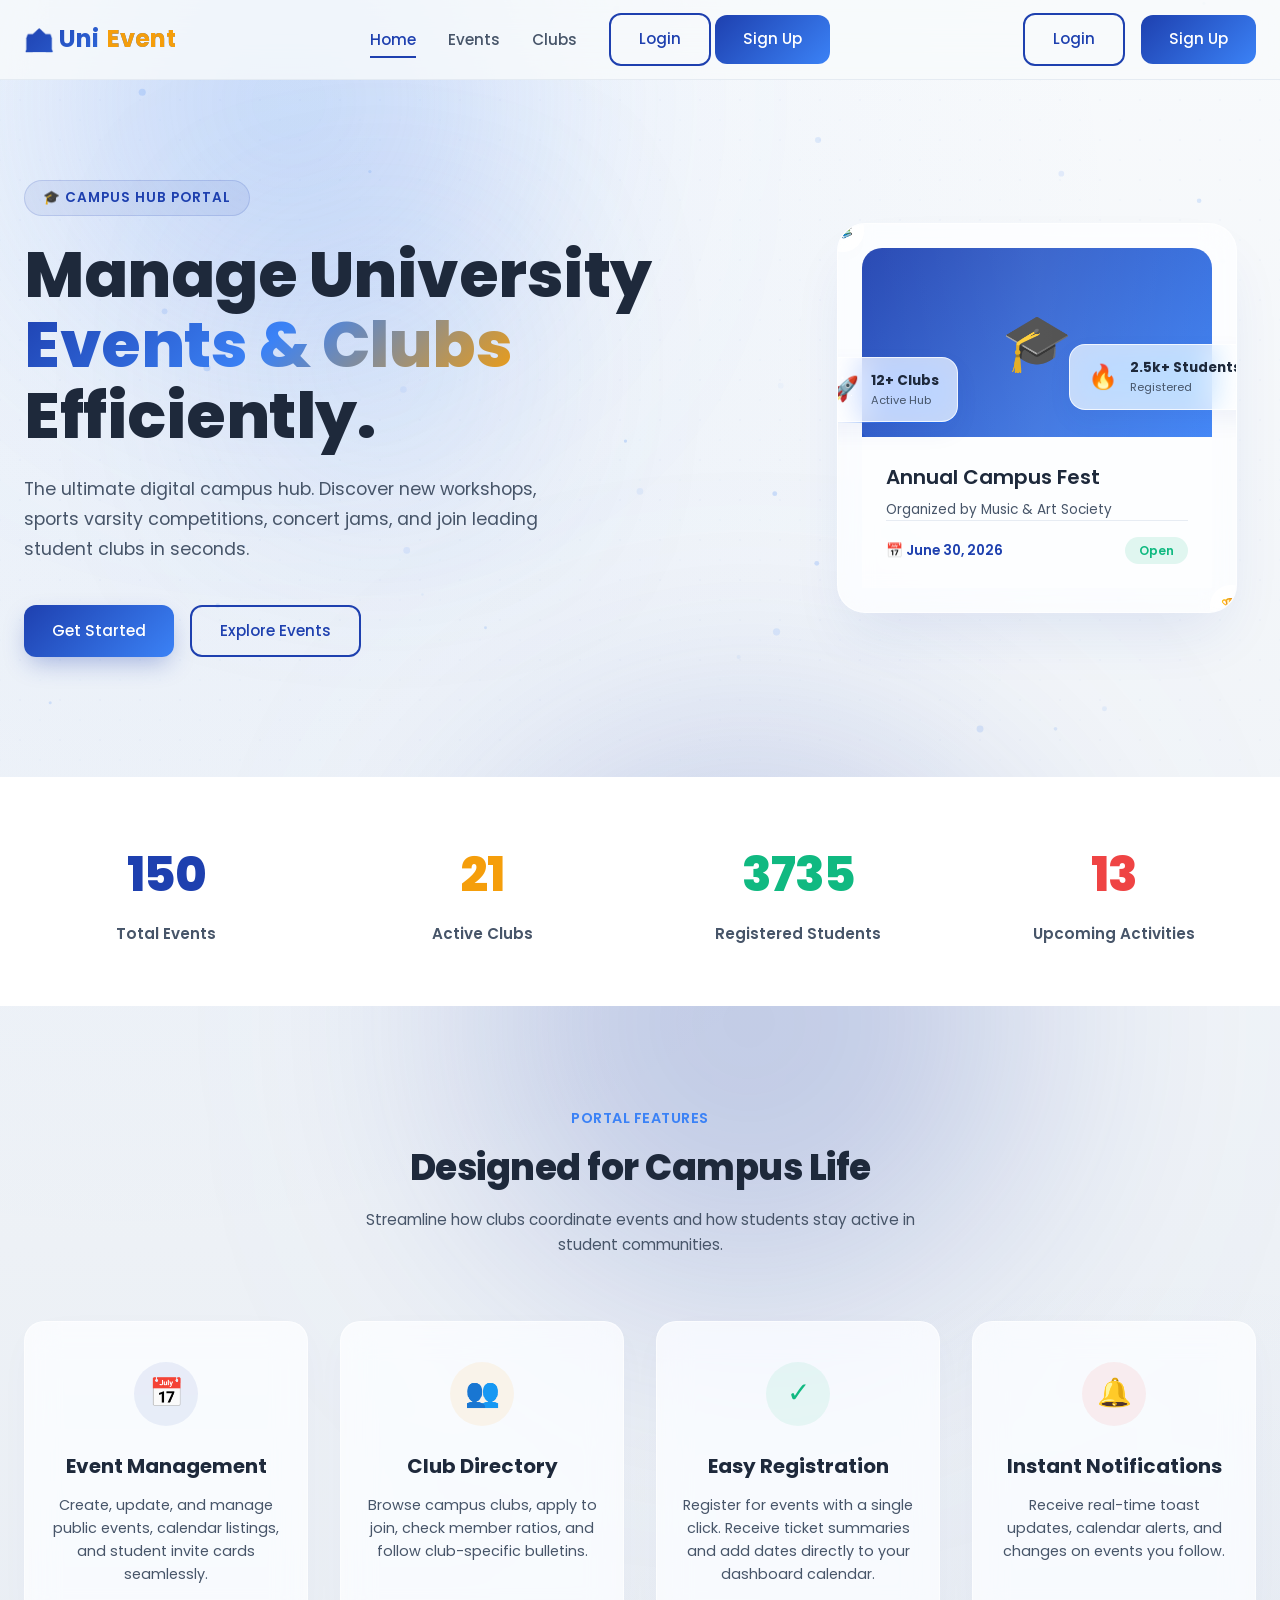
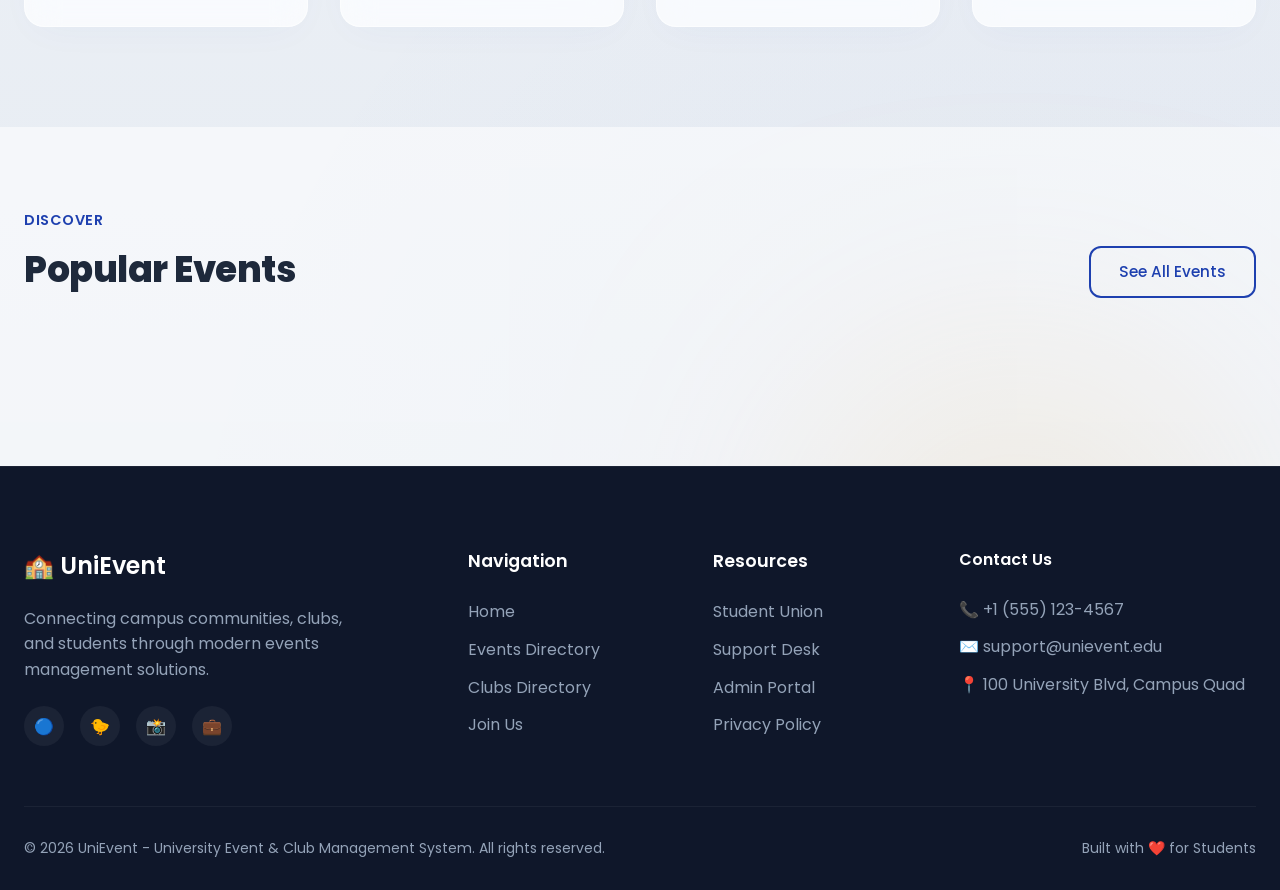
==== index.html @ b80aba5c "first commit" ====
<!DOCTYPE html>
<html lang="en">
<head>
  <meta charset="UTF-8">
  <meta name="viewport" content="width=device-width, initial-scale=1.0">
  <title>UniEvent - University Event & Club Management System</title>
  <meta name="description" content="Manage University Events and Clubs efficiently. Explore workshops, sports activities, cultural jams and more at your campus innovation hub.">
  <link rel="stylesheet" href="css/style.css">
  <link rel="stylesheet" href="css/animations.css">
</head>
<body>
  <!-- Page Loader -->
  <div class="page-loader">
    <div class="spinner"></div>
  </div>

  <!-- Particle Background Canvas -->
  <canvas id="particles-canvas"></canvas>
  <div class="bg-pattern-fade"></div>

  <!-- Background Orbs -->
  <div class="floating-orb orb-1"></div>
  <div class="floating-orb orb-2"></div>
  <div class="floating-orb orb-3"></div>

  <!-- Sticky Navbar -->
  <nav class="navbar" id="main-navbar">
    <div class="nav-container">
      <a href="index.html" class="logo">
        🏫 Uni<span>Event</span>
      </a>
      
      <ul class="nav-links">
        <li class="nav-item active"><a href="index.html">Home</a></li>
        <li class="nav-item"><a href="events.html">Events</a></li>
        <li class="nav-item"><a href="clubs.html">Clubs</a></li>
        <!-- mobile actions inside link container -->
        <li class="nav-actions-mobile"></li>
      </ul>

      <div class="nav-actions">
        <!-- Injected dynamically via app.js depending on auth status -->
      </div>

      <button class="hamburger" aria-label="Toggle menu">
        <span></span>
        <span></span>
        <span></span>
      </button>
    </div>
  </nav>

  <!-- Hero Section -->
  <section class="reveal" style="padding: 180px 0 120px 0; min-height: 85vh; display: flex; align-items: center; position: relative;">
    <div class="hero-glow"></div>
    <div class="container">
      <div style="display: grid; grid-template-columns: 1.25fr 0.75fr; gap: 64px; align-items: center;">
        
        <div>
          <span style="background: rgba(30, 64, 175, 0.08); color: var(--primary-color); font-weight: 600; font-size: 0.85rem; padding: 6px 18px; border-radius: 50px; text-transform: uppercase; letter-spacing: 1px; display: inline-block; margin-bottom: 24px; border: 1px solid rgba(30, 64, 175, 0.15);">
            🎓 Campus Hub Portal
          </span>
          <h1 style="font-size: clamp(2.75rem, 5.5vw, 4rem); line-height: 1.1; margin-bottom: 24px; font-weight: 800; letter-spacing: -0.5px;">
            Manage University <br>
            <span style="background: linear-gradient(135deg, #1E40AF 0%, #3B82F6 50%, #F59E0B 100%); -webkit-background-clip: text; -webkit-text-fill-color: transparent;">Events & Clubs</span> <br>
            Efficiently.
          </h1>
          <p style="color: var(--text-muted); font-size: 1.1rem; margin-bottom: 40px; max-width: 560px; line-height: 1.7;">
            The ultimate digital campus hub. Discover new workshops, sports varsity competitions, concert jams, and join leading student clubs in seconds.
          </p>
          <div style="display: flex; gap: 16px; flex-wrap: wrap;">
            <a href="signup.html" class="btn btn-primary" style="box-shadow: 0 10px 25px -5px rgba(30, 64, 175, 0.35);">
              Get Started
            </a>
            <a href="events.html" class="btn btn-secondary">
              Explore Events
            </a>
          </div>
        </div>

        <div style="display: flex; justify-content: center; position: relative;">
          <!-- Custom HTML Geometric/Campus Illustration -->
          <div class="glass-card" style="width: 100%; max-width: 400px; height: 390px; display: flex; flex-direction: column; justify-content: space-between; position: relative; border-radius: var(--radius-lg); overflow: hidden; box-shadow: 0 30px 60px -15px rgba(30, 64, 175, 0.1); border: 1px solid rgba(255, 255, 255, 0.65);">
            <div style="background: var(--primary-gradient); height: 190px; width: 100%; border-radius: var(--radius-md) var(--radius-md) 0 0; display: flex; align-items: center; justify-content: center; color: var(--white); font-size: 3.5rem; position: relative; overflow: hidden;">
              🎓
              <div style="position: absolute; top:-50%; left:-50%; width:200%; height:200%; background: linear-gradient(45deg, transparent, rgba(255,255,255,0.1), transparent); transform: rotate(45deg); animation: float1 8s infinite linear;"></div>
            </div>
            <div style="padding: 24px; flex-grow: 1; display: flex; flex-direction: column; justify-content: space-between; background: rgba(255,255,255,0.45);">
              <div>
                <h3 style="font-size: 1.25rem; margin-bottom: 6px;">Annual Campus Fest</h3>
                <p style="color: var(--text-muted); font-size: 0.85rem;">Organized by Music & Art Society</p>
              </div>
              <div style="display: flex; justify-content: space-between; align-items: center; border-top: 1px solid rgba(226, 232, 240, 0.8); padding-top: 16px;">
                <span style="font-size: 0.85rem; font-weight: 600; color: var(--primary-color);">📅 June 30, 2026</span>
                <span style="background: rgba(16, 185, 129, 0.12); color: var(--success-color); padding: 4px 14px; border-radius: 50px; font-size: 0.75rem; font-weight: 600;">Open</span>
              </div>
            </div>
            
            <!-- Absolute Decorative Mini cards -->
            <div class="glass-card hover-lift" style="position: absolute; bottom: 190px; left: -28px; padding: 12px 18px; display: flex; align-items: center; gap: 12px; border-radius: 16px; border: 1px solid rgba(255, 255, 255, 0.75); box-shadow: 0 10px 25px rgba(30,64,175,0.06);">
              <span style="font-size: 1.5rem;">🚀</span>
              <div>
                <div style="font-weight: 700; font-size: 0.85rem;">12+ Clubs</div>
                <div style="font-size: 0.7rem; color: var(--text-muted);">Active Hub</div>
              </div>
            </div>
            
            <div class="glass-card hover-lift" style="position: absolute; top: 120px; right: -24px; padding: 12px 18px; display: flex; align-items: center; gap: 12px; border-radius: 16px; border: 1px solid rgba(255, 255, 255, 0.75); box-shadow: 0 10px 25px rgba(30,64,175,0.06);">
              <span style="font-size: 1.5rem;">🔥</span>
              <div>
                <div style="font-weight: 700; font-size: 0.85rem;">2.5k+ Students</div>
                <div style="font-size: 0.7rem; color: var(--text-muted);">Registered</div>
              </div>
            </div>

            <!-- Floating tiny items -->
            <div class="glass-card spin-slow" style="position: absolute; top: -16px; left: -16px; padding: 8px 10px; border-radius: 50%; box-shadow: var(--glass-shadow); border: 1px solid rgba(255,255,255,0.8);">
              📚
            </div>
            <div class="glass-card hover-lift" style="position: absolute; bottom: -16px; right: -16px; padding: 8px 10px; border-radius: 50%; box-shadow: var(--glass-shadow); border: 1px solid rgba(255,255,255,0.8);">
              🏆
            </div>
          </div>
        </div>

      </div>
    </div>
  </section>

  <!-- Wave Divider 1 -->
  <div class="wave-divider">
    <svg xmlns="http://www.w3.org/2000/svg" viewBox="0 0 1440 120" preserveAspectRatio="none">
      <path d="M0,32L80,42.7C160,53,320,75,480,74.7C640,75,800,53,960,42.7C1120,32,1280,32,1360,32L1440,32L1440,120L1360,120C1280,120,1120,120,960,120C800,120,640,120,480,120C320,120,160,120,80,120L0,120Z" style="fill:#FFFFFF;"></path>
    </svg>
  </div>

  <!-- Statistics Section -->
  <section class="reveal" style="padding: 60px 0; background: #FFFFFF; position: relative; z-index: 1;">
    <div class="container">
      <div style="display: grid; grid-template-columns: repeat(auto-fit, minmax(200px, 1fr)); gap: 32px; text-align: center;">
        
        <div>
          <div style="font-size: 3rem; font-weight: 800; color: var(--primary-color); letter-spacing:-1px;" class="count-number" data-target="150">0</div>
          <p style="color: var(--text-muted); font-size: 0.95rem; font-weight: 600; margin-top: 8px;">Total Events</p>
        </div>

        <div>
          <div style="font-size: 3rem; font-weight: 800; color: var(--accent-color); letter-spacing:-1px;" class="count-number" data-target="24">0</div>
          <p style="color: var(--text-muted); font-size: 0.95rem; font-weight: 600; margin-top: 8px;">Active Clubs</p>
        </div>

        <div>
          <div style="font-size: 3rem; font-weight: 800; color: var(--success-color); letter-spacing:-1px;" class="count-number" data-target="4500">0</div>
          <p style="color: var(--text-muted); font-size: 0.95rem; font-weight: 600; margin-top: 8px;">Registered Students</p>
        </div>

        <div>
          <div style="font-size: 3rem; font-weight: 800; color: var(--danger-color); letter-spacing:-1px;" class="count-number" data-target="15">0</div>
          <p style="color: var(--text-muted); font-size: 0.95rem; font-weight: 600; margin-top: 8px;">Upcoming Activities</p>
        </div>

      </div>
    </div>
  </section>

  <!-- Wave Divider 2 -->
  <div class="wave-divider" style="transform: rotate(180deg); margin-top: -1px; z-index: 1;">
    <svg xmlns="http://www.w3.org/2000/svg" viewBox="0 0 1440 120" preserveAspectRatio="none">
      <path d="M0,32L80,42.7C160,53,320,75,480,74.7C640,75,800,53,960,42.7C1120,32,1280,32,1360,32L1440,32L1440,120L1360,120C1280,120,1120,120,960,120C800,120,640,120,480,120C320,120,160,120,80,120L0,120Z" style="fill:#FFFFFF;"></path>
    </svg>
  </div>

  <!-- Features Section -->
  <section class="reveal" style="padding: 100px 0; position: relative;">
    <div class="container">
      <div style="text-align: center; margin-bottom: 64px;">
        <span style="color: var(--secondary-color); font-weight: 600; font-size: 0.9rem; text-transform: uppercase; letter-spacing: 0.5px;">Portal Features</span>
        <h2 style="font-size: 2.25rem; margin-top: 8px; font-weight: 800; letter-spacing: -0.5px;">Designed for Campus Life</h2>
        <p style="color: var(--text-muted); max-width: 600px; margin: 12px auto 0 auto; font-size: 0.95rem;">Streamline how clubs coordinate events and how students stay active in student communities.</p>
      </div>

      <div style="display: grid; grid-template-columns: repeat(auto-fit, minmax(250px, 1fr)); gap: 32px;">
        
        <div class="glass-card" style="text-align: center; padding: 40px 24px; border-radius: var(--radius-md);">
          <div style="width: 64px; height: 64px; border-radius: 50%; background: rgba(30, 64, 175, 0.08); color: var(--primary-color); display: flex; align-items: center; justify-content: center; font-size: 1.75rem; margin: 0 auto 24px auto;">
            📅
          </div>
          <h3 style="font-size: 1.25rem; margin-bottom: 12px; font-weight: 700;">Event Management</h3>
          <p style="color: var(--text-muted); font-size: 0.9rem; line-height: 1.6;">Create, update, and manage public events, calendar listings, and student invite cards seamlessly.</p>
        </div>

        <div class="glass-card" style="text-align: center; padding: 40px 24px; border-radius: var(--radius-md);">
          <div style="width: 64px; height: 64px; border-radius: 50%; background: rgba(245, 158, 11, 0.08); color: var(--accent-color); display: flex; align-items: center; justify-content: center; font-size: 1.75rem; margin: 0 auto 24px auto;">
            👥
          </div>
          <h3 style="font-size: 1.25rem; margin-bottom: 12px; font-weight: 700;">Club Directory</h3>
          <p style="color: var(--text-muted); font-size: 0.9rem; line-height: 1.6;">Browse campus clubs, apply to join, check member ratios, and follow club-specific bulletins.</p>
        </div>

        <div class="glass-card" style="text-align: center; padding: 40px 24px; border-radius: var(--radius-md);">
          <div style="width: 64px; height: 64px; border-radius: 50%; background: rgba(16, 185, 129, 0.08); color: var(--success-color); display: flex; align-items: center; justify-content: center; font-size: 1.75rem; margin: 0 auto 24px auto;">
            ✓
          </div>
          <h3 style="font-size: 1.25rem; margin-bottom: 12px; font-weight: 700;">Easy Registration</h3>
          <p style="color: var(--text-muted); font-size: 0.9rem; line-height: 1.6;">Register for events with a single click. Receive ticket summaries and add dates directly to your dashboard calendar.</p>
        </div>

        <div class="glass-card" style="text-align: center; padding: 40px 24px; border-radius: var(--radius-md);">
          <div style="width: 64px; height: 64px; border-radius: 50%; background: rgba(239, 68, 68, 0.08); color: var(--danger-color); display: flex; align-items: center; justify-content: center; font-size: 1.75rem; margin: 0 auto 24px auto;">
            🔔
          </div>
          <h3 style="font-size: 1.25rem; margin-bottom: 12px; font-weight: 700;">Instant Notifications</h3>
          <p style="color: var(--text-muted); font-size: 0.9rem; line-height: 1.6;">Receive real-time toast updates, calendar alerts, and changes on events you follow.</p>
        </div>

      </div>
    </div>
  </section>

  <!-- Wave Divider 3 -->
  <div class="wave-divider" style="z-index: 1;">
    <svg xmlns="http://www.w3.org/2000/svg" viewBox="0 0 1440 120" preserveAspectRatio="none">
      <path d="M0,32L80,42.7C160,53,320,75,480,74.7C640,75,800,53,960,42.7C1120,32,1280,32,1360,32L1440,32L1440,120L1360,120C1280,120,1120,120,960,120C800,120,640,120,480,120C320,120,160,120,80,120L0,120Z" style="fill:rgba(255,255,255,0.55);"></path>
    </svg>
  </div>

  <!-- Popular Events Section -->
  <section class="reveal" style="padding: 80px 0 120px 0; background: rgba(255,255,255,0.55); position: relative; z-index: 1;">
    <div class="container">
      <div style="display: flex; justify-content: space-between; align-items: flex-end; margin-bottom: 48px;">
        <div>
          <span style="color: var(--primary-color); font-weight: 600; font-size: 0.9rem; text-transform: uppercase; letter-spacing: 0.5px;">Discover</span>
          <h2 style="font-size: 2.25rem; margin-top: 8px; font-weight: 800; letter-spacing: -0.5px;">Popular Events</h2>
        </div>
        <a href="events.html" class="btn btn-secondary">See All Events</a>
      </div>

      <!-- Events Dynamic Grid -->
      <div class="dashboard-events-grid" id="events-grid-container">
        <!-- Injected dynamically via js/events.js on DOMContentLoaded -->
      </div>
    </div>
  </section>

  <!-- Footer -->
  <footer class="footer">
    <div class="container">
      <div class="footer-grid">
        <div class="footer-brand">
          <h3>🏫 UniEvent</h3>
          <p>Connecting campus communities, clubs, and students through modern events management solutions.</p>
          <div class="social-links">
            <a href="#" class="social-icon">🔵</a>
            <a href="#" class="social-icon">🐤</a>
            <a href="#" class="social-icon">📸</a>
            <a href="#" class="social-icon">💼</a>
          </div>
        </div>

        <div class="footer-links-col">
          <h4>Navigation</h4>
          <ul>
            <li><a href="index.html">Home</a></li>
            <li><a href="events.html">Events Directory</a></li>
            <li><a href="clubs.html">Clubs Directory</a></li>
            <li><a href="signup.html">Join Us</a></li>
          </ul>
        </div>

        <div class="footer-links-col">
          <h4>Resources</h4>
          <ul>
            <li><a href="#">Student Union</a></li>
            <li><a href="#">Support Desk</a></li>
            <li><a href="#">Admin Portal</a></li>
            <li><a href="#">Privacy Policy</a></li>
          </ul>
        </div>

        <div class="footer-contact">
          <h4 style="color: var(--white); margin-bottom: 24px;">Contact Us</h4>
          <p>📞 +1 (555) 123-4567</p>
          <p>✉️ support@unievent.edu</p>
          <p>📍 100 University Blvd, Campus Quad</p>
        </div>
      </div>

      <div class="footer-bottom">
        <p>&copy; 2026 UniEvent - University Event & Club Management System. All rights reserved.</p>
        <p>Built with ❤️ for Students</p>
      </div>
    </div>
  </footer>

  <!-- Scripts -->
  <script src="js/app.js"></script>
  <script src="js/events.js"></script>
</body>
</html>
---- css/style.css ----
@import url('https://fonts.googleapis.com/css2?family=Poppins:wght@300;400;500;600;700&display=swap');

:root {
  --primary-color: #1E40AF;       /* Royal Blue */
  --secondary-color: #3B82F6;     /* Bright Blue */
  --accent-color: #F59E0B;        /* Amber */
  --background-color: #F8FAFC;    /* Slate 50 */
  --text-color: #1E293B;          /* Slate 800 */
  --text-muted: #64748B;          /* Slate 500 */
  
  /* Additional Colors */
  --success-color: #10B981;       /* Emerald 500 */
  --danger-color: #EF4444;        /* Red 500 */
  --warning-color: #F59E0B;       /* Amber 500 */
  --white: #FFFFFF;
  
  /* Glassmorphism Details */
  --glass-bg: rgba(255, 255, 255, 0.72);
  --glass-border: rgba(255, 255, 255, 0.55);
  --glass-shadow: 0 10px 40px -10px rgba(30, 64, 175, 0.04), 0 1px 3px 0 rgba(0, 0, 0, 0.01);
  --card-shadow: 0 12px 36px -12px rgba(30, 64, 175, 0.06);
  
  /* Fonts & Gradients */
  --font-main: 'Poppins', sans-serif;
  --primary-gradient: linear-gradient(135deg, #1E40AF 0%, #3B82F6 100%);
  --accent-gradient: linear-gradient(135deg, #F59E0B 0%, #D97706 100%);
  --glass-gradient: linear-gradient(135deg, rgba(255, 255, 255, 0.85) 0%, rgba(255, 255, 255, 0.45) 100%);
  
  /* Border Radii */
  --radius-sm: 12px;
  --radius-md: 20px;
  --radius-lg: 28px;

  --nav-height: 80px;
}

* {
  margin: 0;
  padding: 0;
  box-sizing: border-box;
}

body {
  font-family: var(--font-main);
  background: radial-gradient(circle at 10% 10%, rgba(59, 130, 246, 0.06) 0%, transparent 40%), 
              radial-gradient(circle at 90% 90%, rgba(30, 64, 175, 0.04) 0%, transparent 40%), 
              linear-gradient(180deg, #F8FAFC 0%, #E2E8F0 100%);
  background-color: var(--background-color);
  color: var(--text-color);
  line-height: 1.6;
  overflow-x: hidden;
  position: relative;
  min-height: 100vh;
}

h1, h2, h3, h4, h5, h6 {
  font-weight: 600;
  color: var(--text-color);
}

a {
  text-decoration: none;
  color: inherit;
  transition: color 0.3s ease;
}

/* Glassmorphism Card Utilities */
.glass-card {
  background: var(--glass-bg);
  backdrop-filter: blur(16px) saturate(190%);
  -webkit-backdrop-filter: blur(16px) saturate(190%);
  border: 1px solid var(--glass-border);
  box-shadow: var(--glass-shadow);
  border-radius: var(--radius-md);
  padding: 24px;
  transition: transform 0.4s cubic-bezier(0.16, 1, 0.3, 1), 
              box-shadow 0.4s cubic-bezier(0.16, 1, 0.3, 1), 
              border-color 0.4s ease;
}

.glass-card:hover {
  transform: translateY(-6px);
  box-shadow: 0 20px 40px rgba(30, 64, 175, 0.08), 
              0 0 25px rgba(245, 158, 11, 0.18);
  border-color: rgba(245, 158, 11, 0.3);
}

/* Card hover transitions */
.event-card:hover img {
  transform: scale(1.05);
}

/* Common Container */
.container {
  width: 100%;
  max-width: 1280px;
  margin: 0 auto;
  padding: 0 24px;
}

/* Buttons */
.btn {
  display: inline-flex;
  align-items: center;
  justify-content: center;
  padding: 12px 28px;
  border-radius: var(--radius-sm);
  font-family: var(--font-main);
  font-weight: 500;
  font-size: 0.95rem;
  border: none;
  cursor: pointer;
  z-index: 2;
  gap: 8px;
  white-space: nowrap;
}

.btn-primary {
  background: var(--primary-gradient);
  color: var(--white);
}

.btn-secondary {
  background: transparent;
  color: var(--primary-color);
  border: 2px solid var(--primary-color);
}

.btn-accent {
  background: var(--accent-gradient);
  color: var(--white);
}

.btn-outline-white {
  background: transparent;
  color: var(--white);
  border: 2px solid var(--white);
}

.btn-icon {
  padding: 10px;
  border-radius: 50%;
  background: var(--glass-bg);
  color: var(--text-color);
  box-shadow: var(--glass-shadow);
}

/* Navbar */
.navbar {
  position: fixed;
  top: 0;
  left: 0;
  width: 100%;
  height: var(--nav-height);
  z-index: 1000;
  background: rgba(248, 250, 252, 0.8);
  backdrop-filter: blur(20px);
  -webkit-backdrop-filter: blur(20px);
  border-bottom: 1px solid rgba(226, 232, 240, 0.8);
  transition: all 0.3s ease;
}

.navbar.scrolled {
  height: 70px;
  background: rgba(248, 250, 252, 0.95);
  box-shadow: 0 4px 20px -10px rgba(0,0,0,0.05);
}

.nav-container {
  display: flex;
  justify-content: space-between;
  align-items: center;
  height: 100%;
  max-width: 1280px;
  margin: 0 auto;
  padding: 0 24px;
}

.logo {
  font-size: 1.5rem;
  font-weight: 700;
  background: var(--primary-gradient);
  -webkit-background-clip: text;
  -webkit-text-fill-color: transparent;
  display: flex;
  align-items: center;
  gap: 8px;
}

.logo span {
  color: var(--accent-color);
  -webkit-text-fill-color: var(--accent-color);
}

.nav-links {
  display: flex;
  align-items: center;
  list-style: none;
  gap: 32px;
}

.nav-item a {
  font-weight: 500;
  font-size: 0.95rem;
  color: var(--text-muted);
  position: relative;
  padding: 8px 0;
}

.nav-item a:hover, .nav-item.active a {
  color: var(--primary-color);
}

.nav-item a::after {
  content: '';
  position: absolute;
  bottom: 0;
  left: 0;
  width: 0;
  height: 2px;
  background: var(--primary-color);
  transition: width 0.3s ease;
}

.nav-item a:hover::after, .nav-item.active a::after {
  width: 100%;
}

.nav-actions {
  display: flex;
  align-items: center;
  gap: 16px;
}

.hamburger {
  display: none;
  flex-direction: column;
  justify-content: space-between;
  width: 30px;
  height: 21px;
  background: transparent;
  border: none;
  cursor: pointer;
  z-index: 1001;
}

.hamburger span {
  width: 100%;
  height: 3px;
  background-color: var(--text-color);
  border-radius: 10px;
  transition: all 0.3s linear;
}

/* Form Styles */
.form-group {
  margin-bottom: 20px;
  text-align: left;
}

.form-label {
  display: block;
  font-weight: 500;
  font-size: 0.875rem;
  color: var(--text-color);
  margin-bottom: 8px;
}

.form-control {
  width: 100%;
  padding: 12px 16px;
  font-size: 0.95rem;
  font-family: var(--font-main);
  border-radius: var(--radius-sm);
  border: 1px solid rgba(226, 232, 240, 0.8);
  background: rgba(255, 255, 255, 0.8);
  color: var(--text-color);
  transition: all 0.3s ease;
  outline: none;
}

.form-control:focus {
  border-color: var(--secondary-color);
  background: var(--white);
  box-shadow: 0 0 0 4px rgba(59, 130, 246, 0.15);
}

.form-row {
  display: grid;
  grid-template-columns: 1fr 1fr;
  gap: 16px;
}

.form-checkbox {
  display: flex;
  align-items: center;
  gap: 8px;
  cursor: pointer;
  font-size: 0.875rem;
}

/* Toast Notifications */
.toast-container {
  position: fixed;
  bottom: 24px;
  right: 24px;
  z-index: 9999;
  display: flex;
  flex-direction: column;
  gap: 12px;
  max-width: 350px;
  width: 100%;
}

.toast {
  background: var(--white);
  border-left: 4px solid var(--primary-color);
  box-shadow: 0 10px 25px -5px rgba(0,0,0,0.1);
  padding: 16px;
  border-radius: var(--radius-sm);
  display: flex;
  align-items: center;
  justify-content: space-between;
  transform: translateX(120%);
  transition: transform 0.35s cubic-bezier(0.175, 0.885, 0.32, 1.275);
}

.toast.show {
  transform: translateX(0);
}

.toast-content {
  display: flex;
  align-items: center;
  gap: 12px;
}

.toast-icon {
  width: 24px;
  height: 24px;
  display: flex;
  align-items: center;
  justify-content: center;
  border-radius: 50%;
  color: var(--white);
  font-size: 0.75rem;
}

.toast-success {
  border-left-color: var(--success-color);
}
.toast-success .toast-icon {
  background-color: var(--success-color);
}

.toast-error {
  border-left-color: var(--danger-color);
}
.toast-error .toast-icon {
  background-color: var(--danger-color);
}

.toast-message {
  font-size: 0.9rem;
  font-weight: 500;
  color: var(--text-color);
}

.toast-close {
  background: transparent;
  border: none;
  color: var(--text-muted);
  cursor: pointer;
  font-size: 1.2rem;
}

/* Modal Window */
.modal {
  position: fixed;
  top: 0;
  left: 0;
  width: 100%;
  height: 100%;
  z-index: 2000;
  background: rgba(15, 23, 42, 0.4);
  backdrop-filter: blur(8px);
  display: none;
  align-items: center;
  justify-content: center;
  padding: 16px;
}

.modal.show {
  display: flex;
}

.modal-content {
  background: var(--white);
  border-radius: var(--radius-md);
  max-width: 500px;
  width: 100%;
  box-shadow: 0 25px 50px -12px rgba(0, 0, 0, 0.25);
  animation: fadeIn 0.4s cubic-bezier(0.16, 1, 0.3, 1);
  overflow: hidden;
}

.modal-header {
  padding: 20px 24px;
  border-bottom: 1px solid rgba(226, 232, 240, 0.8);
  display: flex;
  justify-content: space-between;
  align-items: center;
}

.modal-title {
  font-size: 1.25rem;
  font-weight: 600;
}

.modal-close {
  background: transparent;
  border: none;
  font-size: 1.5rem;
  cursor: pointer;
  color: var(--text-muted);
  line-height: 1;
}

.modal-body {
  padding: 24px;
}

.modal-footer {
  padding: 16px 24px;
  background: var(--background-color);
  display: flex;
  justify-content: flex-end;
  gap: 12px;
  border-top: 1px solid rgba(226, 232, 240, 0.8);
}

/* Dropdown Menu */
.dropdown {
  position: relative;
  display: inline-block;
}

.dropdown-toggle {
  display: flex;
  align-items: center;
  gap: 8px;
  cursor: pointer;
}

.dropdown-menu {
  position: absolute;
  right: 0;
  top: calc(100% + 10px);
  width: 200px;
  background: var(--white);
  border-radius: var(--radius-sm);
  box-shadow: 0 10px 25px -5px rgba(0,0,0,0.1);
  border: 1px solid rgba(226, 232, 240, 0.8);
  display: none;
  flex-direction: column;
  z-index: 10;
  overflow: hidden;
}

.dropdown-menu.show {
  display: flex;
}

.dropdown-item {
  padding: 12px 16px;
  font-size: 0.9rem;
  color: var(--text-color);
  display: flex;
  align-items: center;
  gap: 12px;
  transition: background 0.2s ease;
}

.dropdown-item:hover {
  background: var(--background-color);
  color: var(--primary-color);
}

/* Footer styling */
.footer {
  background: #0F172A;
  color: #94A3B8;
  padding: 80px 0 30px 0;
  border-top: 1px solid rgba(255,255,255,0.05);
}

.footer-grid {
  display: grid;
  grid-template-columns: 2fr 1fr 1fr 1.5fr;
  gap: 48px;
  margin-bottom: 60px;
}

.footer-brand h3 {
  color: var(--white);
  font-size: 1.5rem;
  margin-bottom: 20px;
}

.footer-brand p {
  margin-bottom: 24px;
  max-width: 320px;
}

.footer-links-col h4 {
  color: var(--white);
  margin-bottom: 24px;
  font-size: 1.1rem;
}

.footer-links-col ul {
  list-style: none;
  display: flex;
  flex-direction: column;
  gap: 12px;
}

.footer-links-col ul a:hover {
  color: var(--white);
  padding-left: 4px;
}

.footer-links-col ul a {
  transition: all 0.3s ease;
}

.footer-contact p {
  margin-bottom: 12px;
  display: flex;
  align-items: center;
  gap: 10px;
}

.social-links {
  display: flex;
  gap: 16px;
}

.social-icon {
  width: 40px;
  height: 40px;
  border-radius: 50%;
  background: rgba(255,255,255,0.05);
  display: flex;
  align-items: center;
  justify-content: center;
  color: var(--white);
  transition: all 0.3s ease;
}

.social-icon:hover {
  background: var(--primary-color);
  transform: translateY(-4px);
}

.footer-bottom {
  border-top: 1px solid rgba(255,255,255,0.05);
  padding-top: 30px;
  display: flex;
  justify-content: space-between;
  align-items: center;
  font-size: 0.875rem;
}

/* Tablet styles (1024px & 768px) */
@media (max-width: 1024px) {
  .footer-grid {
    grid-template-columns: 1fr 1fr;
    gap: 32px;
  }
}

@media (max-width: 768px) {
  .hamburger {
    display: flex;
  }

  .nav-links {
    position: fixed;
    top: var(--nav-height);
    left: -100%;
    width: 100%;
    height: calc(100vh - var(--nav-height));
    background: var(--white);
    flex-direction: column;
    align-items: flex-start;
    padding: 40px 24px;
    gap: 24px;
    transition: left 0.4s ease;
    box-shadow: 0 10px 15px -3px rgba(0, 0, 0, 0.05);
  }

  .nav-links.active {
    left: 0;
  }

  .nav-actions {
    display: none;
  }

  .nav-links .nav-actions-mobile {
    display: flex;
    flex-direction: column;
    width: 100%;
    gap: 16px;
    margin-top: 24px;
  }

  .nav-links .nav-actions-mobile .btn {
    width: 100%;
  }

  .footer-grid {
    grid-template-columns: 1fr;
  }

  .footer-bottom {
    flex-direction: column;
    gap: 16px;
    text-align: center;
  }
}

/* Hamburger animations */
.hamburger.open span:nth-child(1) {
  transform: rotate(45deg) translate(5px, 5px);
}
.hamburger.open span:nth-child(2) {
  opacity: 0;
}
.hamburger.open span:nth-child(3) {
  transform: rotate(-45deg) translate(7px, -8px);
}

/* UI Improvement Utility Classes */
#particles-canvas {
  position: fixed;
  top: 0;
  left: 0;
  width: 100vw;
  height: 100vh;
  z-index: -2;
  pointer-events: none;
  opacity: 0.75;
}

.hero-glow {
  position: absolute;
  width: 500px;
  height: 500px;
  background: radial-gradient(circle, rgba(59, 130, 246, 0.12) 0%, rgba(30, 64, 175, 0.02) 60%, transparent 100%);
  filter: blur(60px);
  pointer-events: none;
  z-index: -1;
  top: 15%;
  left: 10%;
}

.wave-divider {
  position: relative;
  width: 100%;
  height: 0;
  line-height: 0;
  overflow: hidden;
  z-index: 10;
}

.wave-divider svg {
  position: relative;
  display: block;
  width: calc(100% + 1.3px);
  height: 60px;
}

.wave-divider.top svg {
  transform: rotate(180deg);
}

/* Button micro-scale animation hover state */
.btn {
  transition: transform 0.3s cubic-bezier(0.16, 1, 0.3, 1), 
              box-shadow 0.3s cubic-bezier(0.16, 1, 0.3, 1), 
              background 0.3s ease, 
              color 0.3s ease;
}

.btn:hover {
  transform: scale(1.04) translateY(-1px);
  box-shadow: 0 10px 20px -5px rgba(59, 130, 246, 0.25);
}

.btn-primary:hover {
  box-shadow: 0 10px 20px -5px rgba(30, 64, 175, 0.35);
}

.btn-accent:hover {
  box-shadow: 0 10px 20px -5px rgba(245, 158, 11, 0.35);
}

.btn:active {
  transform: scale(0.97) translateY(0);
}

/* Card Specific Utility Classes */
.event-card {
  padding: 0 !important;
  overflow: hidden;
  display: flex;
  flex-direction: column;
  height: 100%;
}

.club-card {
  display: flex;
  flex-direction: column;
  height: 100%;
}

.profile-list-item {
  padding: 16px !important;
  margin-bottom: 12px;
  display: flex;
  justify-content: space-between;
  align-items: center;
}

/* Legible Text contrast (A11y validation) */
:root {
  --text-muted: #475569; /* Slate 600 for premium legibility contrast */
}
---- css/animations.css ----
/* Animations and Transitions for UniEvent */

/* Fade In on Load */
@keyframes fadeIn {
  from {
    opacity: 0;
    transform: translateY(20px);
  }
  to {
    opacity: 1;
    transform: translateY(0);
  }
}

.fade-in {
  animation: fadeIn 0.8s cubic-bezier(0.16, 1, 0.3, 1) forwards;
}

/* Scroll Reveal classes (revealed dynamically via Intersection Observer in JS) */
.reveal {
  opacity: 0;
  transform: translateY(30px);
  transition: opacity 0.8s cubic-bezier(0.16, 1, 0.3, 1), transform 0.8s cubic-bezier(0.16, 1, 0.3, 1);
}

.reveal.active {
  opacity: 1;
  transform: translateY(0);
}

/* Hover Lift Effect for Cards */
.hover-lift {
  transition: transform 0.3s cubic-bezier(0.34, 1.56, 0.64, 1), box-shadow 0.3s ease;
}

.hover-lift:hover {
  transform: translateY(-8px);
  box-shadow: 0 20px 40px -15px rgba(30, 64, 175, 0.15) !important;
}

/* Floating Background Elements (Blobs) */
@keyframes float1 {
  0% {
    transform: translate(0px, 0px) scale(1);
  }
  33% {
    transform: translate(30px, -50px) scale(1.1);
  }
  66% {
    transform: translate(-20px, 20px) scale(0.95);
  }
  100% {
    transform: translate(0px, 0px) scale(1);
  }
}

@keyframes float2 {
  0% {
    transform: translate(0px, 0px) scale(1.1);
  }
  33% {
    transform: translate(-40px, 30px) scale(0.9);
  }
  66% {
    transform: translate(40px, -20px) scale(1.05);
  }
  100% {
    transform: translate(0px, 0px) scale(1.1);
  }
}

.floating-orb {
  position: absolute;
  border-radius: 50%;
  filter: blur(120px);
  z-index: -3;
  opacity: 0.22;
  mix-blend-mode: multiply;
  pointer-events: none;
}

.orb-1 {
  background: var(--secondary-color);
  width: 450px;
  height: 450px;
  top: -5%;
  left: 5%;
  animation: float1 18s infinite alternate ease-in-out;
}

.orb-2 {
  background: var(--accent-color);
  width: 400px;
  height: 400px;
  bottom: 5%;
  right: 5%;
  animation: float2 22s infinite alternate ease-in-out;
}

.orb-3 {
  background: var(--primary-color);
  width: 550px;
  height: 550px;
  top: 30%;
  right: 20%;
  animation: float1 26s infinite alternate ease-in-out;
}

/* Subtle University Themed Icons Animation */
@keyframes float-pattern {
  from { background-position: 0 0; }
  to { background-position: 100px 100px; }
}

.bg-pattern-fade {
  position: fixed;
  top: 0;
  left: 0;
  width: 100%;
  height: 100%;
  opacity: 0.02;
  z-index: -4;
  pointer-events: none;
  background-image: radial-gradient(var(--primary-color) 1px, transparent 1px), 
                    radial-gradient(var(--secondary-color) 1px, transparent 1px);
  background-size: 40px 40px;
  background-position: 0 0, 20px 20px;
  animation: float-pattern 60s linear infinite;
}

@keyframes spin-slow {
  0% { transform: rotate(0deg); }
  100% { transform: rotate(360deg); }
}

.spin-slow {
  animation: spin-slow 40s linear infinite;
}


/* Animated Buttons */
.btn-animate {
  position: relative;
  overflow: hidden;
  transition: all 0.3s ease;
}

.btn-animate::after {
  content: '';
  position: absolute;
  top: 50%;
  left: 50%;
  width: 120%;
  height: 0;
  background: rgba(255, 255, 255, 0.15);
  transform: translate(-50%, -50%) rotate(45deg);
  transition: all 0.5s ease;
  z-index: 1;
}

.btn-animate:hover::after {
  height: 300%;
}

.btn-animate:active {
  transform: scale(0.96);
}

/* Pulse Animation for Notification Badge */
@keyframes pulse {
  0% {
    box-shadow: 0 0 0 0 rgba(239, 68, 68, 0.7);
  }
  70% {
    box-shadow: 0 0 0 8px rgba(239, 68, 68, 0);
  }
  100% {
    box-shadow: 0 0 0 0 rgba(239, 68, 68, 0);
  }
}

.pulse-badge {
  animation: pulse 2s infinite;
}

/* Page Loader */
.page-loader {
  position: fixed;
  top: 0;
  left: 0;
  width: 100%;
  height: 100%;
  background: var(--background-color);
  display: flex;
  justify-content: center;
  align-items: center;
  z-index: 9999;
  transition: opacity 0.5s ease, visibility 0.5s ease;
}

.page-loader.fade-out {
  opacity: 0;
  visibility: hidden;
}

.spinner {
  width: 50px;
  height: 50px;
  border: 4px solid rgba(30, 64, 175, 0.1);
  border-left-color: var(--primary-color);
  border-radius: 50%;
  animation: spin 1s linear infinite;
}

@keyframes spin {
  to {
    transform: rotate(360deg);
  }
}

/* Shimmer Loading placeholders (for data loading states) */
.shimmer {
  background: linear-gradient(90deg, #f1f5f9 25%, #e2e8f0 50%, #f1f5f9 75%);
  background-size: 200% 100%;
  animation: shimmer 1.5s infinite;
}

@keyframes shimmer {
  0% {
    background-position: 200% 0;
  }
  100% {
    background-position: -200% 0;
  }
}

/* Live Password Indicator Animation */
.strength-bar {
  height: 6px;
  border-radius: 3px;
  transition: width 0.3s ease, background-color 0.3s ease;
}
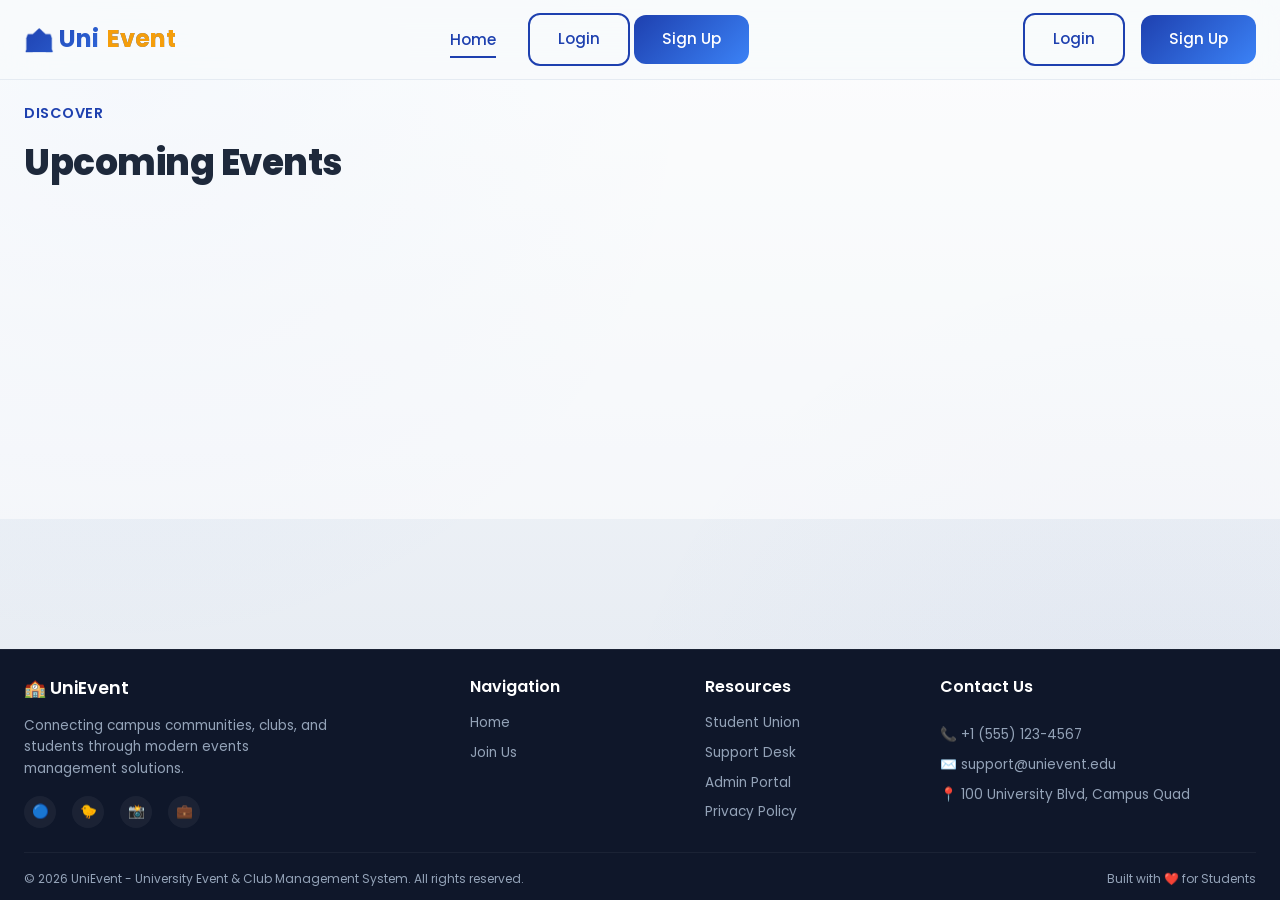
==== commit 07cb1ee0: "Completed UI" ====
--- a/index.html
+++ b/index.html
@@ -6,22 +6,9 @@
   <title>UniEvent - University Event & Club Management System</title>
   <meta name="description" content="Manage University Events and Clubs efficiently. Explore workshops, sports activities, cultural jams and more at your campus innovation hub.">
   <link rel="stylesheet" href="css/style.css">
-  <link rel="stylesheet" href="css/animations.css">
 </head>
 <body>
-  <!-- Page Loader -->
-  <div class="page-loader">
-    <div class="spinner"></div>
-  </div>
 
-  <!-- Particle Background Canvas -->
-  <canvas id="particles-canvas"></canvas>
-  <div class="bg-pattern-fade"></div>
-
-  <!-- Background Orbs -->
-  <div class="floating-orb orb-1"></div>
-  <div class="floating-orb orb-2"></div>
-  <div class="floating-orb orb-3"></div>
 
   <!-- Sticky Navbar -->
   <nav class="navbar" id="main-navbar">
@@ -32,9 +19,6 @@
       
       <ul class="nav-links">
         <li class="nav-item active"><a href="index.html">Home</a></li>
-        <li class="nav-item"><a href="events.html">Events</a></li>
-        <li class="nav-item"><a href="clubs.html">Clubs</a></li>
-        <!-- mobile actions inside link container -->
         <li class="nav-actions-mobile"></li>
       </ul>
 
@@ -50,189 +34,14 @@
     </div>
   </nav>
 
-  <!-- Hero Section -->
-  <section class="reveal" style="padding: 180px 0 120px 0; min-height: 85vh; display: flex; align-items: center; position: relative;">
-    <div class="hero-glow"></div>
-    <div class="container">
-      <div style="display: grid; grid-template-columns: 1.25fr 0.75fr; gap: 64px; align-items: center;">
-        
-        <div>
-          <span style="background: rgba(30, 64, 175, 0.08); color: var(--primary-color); font-weight: 600; font-size: 0.85rem; padding: 6px 18px; border-radius: 50px; text-transform: uppercase; letter-spacing: 1px; display: inline-block; margin-bottom: 24px; border: 1px solid rgba(30, 64, 175, 0.15);">
-            🎓 Campus Hub Portal
-          </span>
-          <h1 style="font-size: clamp(2.75rem, 5.5vw, 4rem); line-height: 1.1; margin-bottom: 24px; font-weight: 800; letter-spacing: -0.5px;">
-            Manage University <br>
-            <span style="background: linear-gradient(135deg, #1E40AF 0%, #3B82F6 50%, #F59E0B 100%); -webkit-background-clip: text; -webkit-text-fill-color: transparent;">Events & Clubs</span> <br>
-            Efficiently.
-          </h1>
-          <p style="color: var(--text-muted); font-size: 1.1rem; margin-bottom: 40px; max-width: 560px; line-height: 1.7;">
-            The ultimate digital campus hub. Discover new workshops, sports varsity competitions, concert jams, and join leading student clubs in seconds.
-          </p>
-          <div style="display: flex; gap: 16px; flex-wrap: wrap;">
-            <a href="signup.html" class="btn btn-primary" style="box-shadow: 0 10px 25px -5px rgba(30, 64, 175, 0.35);">
-              Get Started
-            </a>
-            <a href="events.html" class="btn btn-secondary">
-              Explore Events
-            </a>
-          </div>
-        </div>
-
-        <div style="display: flex; justify-content: center; position: relative;">
-          <!-- Custom HTML Geometric/Campus Illustration -->
-          <div class="glass-card" style="width: 100%; max-width: 400px; height: 390px; display: flex; flex-direction: column; justify-content: space-between; position: relative; border-radius: var(--radius-lg); overflow: hidden; box-shadow: 0 30px 60px -15px rgba(30, 64, 175, 0.1); border: 1px solid rgba(255, 255, 255, 0.65);">
-            <div style="background: var(--primary-gradient); height: 190px; width: 100%; border-radius: var(--radius-md) var(--radius-md) 0 0; display: flex; align-items: center; justify-content: center; color: var(--white); font-size: 3.5rem; position: relative; overflow: hidden;">
-              🎓
-              <div style="position: absolute; top:-50%; left:-50%; width:200%; height:200%; background: linear-gradient(45deg, transparent, rgba(255,255,255,0.1), transparent); transform: rotate(45deg); animation: float1 8s infinite linear;"></div>
-            </div>
-            <div style="padding: 24px; flex-grow: 1; display: flex; flex-direction: column; justify-content: space-between; background: rgba(255,255,255,0.45);">
-              <div>
-                <h3 style="font-size: 1.25rem; margin-bottom: 6px;">Annual Campus Fest</h3>
-                <p style="color: var(--text-muted); font-size: 0.85rem;">Organized by Music & Art Society</p>
-              </div>
-              <div style="display: flex; justify-content: space-between; align-items: center; border-top: 1px solid rgba(226, 232, 240, 0.8); padding-top: 16px;">
-                <span style="font-size: 0.85rem; font-weight: 600; color: var(--primary-color);">📅 June 30, 2026</span>
-                <span style="background: rgba(16, 185, 129, 0.12); color: var(--success-color); padding: 4px 14px; border-radius: 50px; font-size: 0.75rem; font-weight: 600;">Open</span>
-              </div>
-            </div>
-            
-            <!-- Absolute Decorative Mini cards -->
-            <div class="glass-card hover-lift" style="position: absolute; bottom: 190px; left: -28px; padding: 12px 18px; display: flex; align-items: center; gap: 12px; border-radius: 16px; border: 1px solid rgba(255, 255, 255, 0.75); box-shadow: 0 10px 25px rgba(30,64,175,0.06);">
-              <span style="font-size: 1.5rem;">🚀</span>
-              <div>
-                <div style="font-weight: 700; font-size: 0.85rem;">12+ Clubs</div>
-                <div style="font-size: 0.7rem; color: var(--text-muted);">Active Hub</div>
-              </div>
-            </div>
-            
-            <div class="glass-card hover-lift" style="position: absolute; top: 120px; right: -24px; padding: 12px 18px; display: flex; align-items: center; gap: 12px; border-radius: 16px; border: 1px solid rgba(255, 255, 255, 0.75); box-shadow: 0 10px 25px rgba(30,64,175,0.06);">
-              <span style="font-size: 1.5rem;">🔥</span>
-              <div>
-                <div style="font-weight: 700; font-size: 0.85rem;">2.5k+ Students</div>
-                <div style="font-size: 0.7rem; color: var(--text-muted);">Registered</div>
-              </div>
-            </div>
-
-            <!-- Floating tiny items -->
-            <div class="glass-card spin-slow" style="position: absolute; top: -16px; left: -16px; padding: 8px 10px; border-radius: 50%; box-shadow: var(--glass-shadow); border: 1px solid rgba(255,255,255,0.8);">
-              📚
-            </div>
-            <div class="glass-card hover-lift" style="position: absolute; bottom: -16px; right: -16px; padding: 8px 10px; border-radius: 50%; box-shadow: var(--glass-shadow); border: 1px solid rgba(255,255,255,0.8);">
-              🏆
-            </div>
-          </div>
-        </div>
-
-      </div>
-    </div>
-  </section>
-
-  <!-- Wave Divider 1 -->
-  <div class="wave-divider">
-    <svg xmlns="http://www.w3.org/2000/svg" viewBox="0 0 1440 120" preserveAspectRatio="none">
-      <path d="M0,32L80,42.7C160,53,320,75,480,74.7C640,75,800,53,960,42.7C1120,32,1280,32,1360,32L1440,32L1440,120L1360,120C1280,120,1120,120,960,120C800,120,640,120,480,120C320,120,160,120,80,120L0,120Z" style="fill:#FFFFFF;"></path>
-    </svg>
-  </div>
-
-  <!-- Statistics Section -->
-  <section class="reveal" style="padding: 60px 0; background: #FFFFFF; position: relative; z-index: 1;">
-    <div class="container">
-      <div style="display: grid; grid-template-columns: repeat(auto-fit, minmax(200px, 1fr)); gap: 32px; text-align: center;">
-        
-        <div>
-          <div style="font-size: 3rem; font-weight: 800; color: var(--primary-color); letter-spacing:-1px;" class="count-number" data-target="150">0</div>
-          <p style="color: var(--text-muted); font-size: 0.95rem; font-weight: 600; margin-top: 8px;">Total Events</p>
-        </div>
-
-        <div>
-          <div style="font-size: 3rem; font-weight: 800; color: var(--accent-color); letter-spacing:-1px;" class="count-number" data-target="24">0</div>
-          <p style="color: var(--text-muted); font-size: 0.95rem; font-weight: 600; margin-top: 8px;">Active Clubs</p>
-        </div>
-
-        <div>
-          <div style="font-size: 3rem; font-weight: 800; color: var(--success-color); letter-spacing:-1px;" class="count-number" data-target="4500">0</div>
-          <p style="color: var(--text-muted); font-size: 0.95rem; font-weight: 600; margin-top: 8px;">Registered Students</p>
-        </div>
-
-        <div>
-          <div style="font-size: 3rem; font-weight: 800; color: var(--danger-color); letter-spacing:-1px;" class="count-number" data-target="15">0</div>
-          <p style="color: var(--text-muted); font-size: 0.95rem; font-weight: 600; margin-top: 8px;">Upcoming Activities</p>
-        </div>
-
-      </div>
-    </div>
-  </section>
-
-  <!-- Wave Divider 2 -->
-  <div class="wave-divider" style="transform: rotate(180deg); margin-top: -1px; z-index: 1;">
-    <svg xmlns="http://www.w3.org/2000/svg" viewBox="0 0 1440 120" preserveAspectRatio="none">
-      <path d="M0,32L80,42.7C160,53,320,75,480,74.7C640,75,800,53,960,42.7C1120,32,1280,32,1360,32L1440,32L1440,120L1360,120C1280,120,1120,120,960,120C800,120,640,120,480,120C320,120,160,120,80,120L0,120Z" style="fill:#FFFFFF;"></path>
-    </svg>
-  </div>
-
-  <!-- Features Section -->
-  <section class="reveal" style="padding: 100px 0; position: relative;">
-    <div class="container">
-      <div style="text-align: center; margin-bottom: 64px;">
-        <span style="color: var(--secondary-color); font-weight: 600; font-size: 0.9rem; text-transform: uppercase; letter-spacing: 0.5px;">Portal Features</span>
-        <h2 style="font-size: 2.25rem; margin-top: 8px; font-weight: 800; letter-spacing: -0.5px;">Designed for Campus Life</h2>
-        <p style="color: var(--text-muted); max-width: 600px; margin: 12px auto 0 auto; font-size: 0.95rem;">Streamline how clubs coordinate events and how students stay active in student communities.</p>
-      </div>
-
-      <div style="display: grid; grid-template-columns: repeat(auto-fit, minmax(250px, 1fr)); gap: 32px;">
-        
-        <div class="glass-card" style="text-align: center; padding: 40px 24px; border-radius: var(--radius-md);">
-          <div style="width: 64px; height: 64px; border-radius: 50%; background: rgba(30, 64, 175, 0.08); color: var(--primary-color); display: flex; align-items: center; justify-content: center; font-size: 1.75rem; margin: 0 auto 24px auto;">
-            📅
-          </div>
-          <h3 style="font-size: 1.25rem; margin-bottom: 12px; font-weight: 700;">Event Management</h3>
-          <p style="color: var(--text-muted); font-size: 0.9rem; line-height: 1.6;">Create, update, and manage public events, calendar listings, and student invite cards seamlessly.</p>
-        </div>
-
-        <div class="glass-card" style="text-align: center; padding: 40px 24px; border-radius: var(--radius-md);">
-          <div style="width: 64px; height: 64px; border-radius: 50%; background: rgba(245, 158, 11, 0.08); color: var(--accent-color); display: flex; align-items: center; justify-content: center; font-size: 1.75rem; margin: 0 auto 24px auto;">
-            👥
-          </div>
-          <h3 style="font-size: 1.25rem; margin-bottom: 12px; font-weight: 700;">Club Directory</h3>
-          <p style="color: var(--text-muted); font-size: 0.9rem; line-height: 1.6;">Browse campus clubs, apply to join, check member ratios, and follow club-specific bulletins.</p>
-        </div>
-
-        <div class="glass-card" style="text-align: center; padding: 40px 24px; border-radius: var(--radius-md);">
-          <div style="width: 64px; height: 64px; border-radius: 50%; background: rgba(16, 185, 129, 0.08); color: var(--success-color); display: flex; align-items: center; justify-content: center; font-size: 1.75rem; margin: 0 auto 24px auto;">
-            ✓
-          </div>
-          <h3 style="font-size: 1.25rem; margin-bottom: 12px; font-weight: 700;">Easy Registration</h3>
-          <p style="color: var(--text-muted); font-size: 0.9rem; line-height: 1.6;">Register for events with a single click. Receive ticket summaries and add dates directly to your dashboard calendar.</p>
-        </div>
-
-        <div class="glass-card" style="text-align: center; padding: 40px 24px; border-radius: var(--radius-md);">
-          <div style="width: 64px; height: 64px; border-radius: 50%; background: rgba(239, 68, 68, 0.08); color: var(--danger-color); display: flex; align-items: center; justify-content: center; font-size: 1.75rem; margin: 0 auto 24px auto;">
-            🔔
-          </div>
-          <h3 style="font-size: 1.25rem; margin-bottom: 12px; font-weight: 700;">Instant Notifications</h3>
-          <p style="color: var(--text-muted); font-size: 0.9rem; line-height: 1.6;">Receive real-time toast updates, calendar alerts, and changes on events you follow.</p>
-        </div>
-
-      </div>
-    </div>
-  </section>
-
-  <!-- Wave Divider 3 -->
-  <div class="wave-divider" style="z-index: 1;">
-    <svg xmlns="http://www.w3.org/2000/svg" viewBox="0 0 1440 120" preserveAspectRatio="none">
-      <path d="M0,32L80,42.7C160,53,320,75,480,74.7C640,75,800,53,960,42.7C1120,32,1280,32,1360,32L1440,32L1440,120L1360,120C1280,120,1120,120,960,120C800,120,640,120,480,120C320,120,160,120,80,120L0,120Z" style="fill:rgba(255,255,255,0.55);"></path>
-    </svg>
-  </div>
-
-  <!-- Popular Events Section -->
-  <section class="reveal" style="padding: 80px 0 120px 0; background: rgba(255,255,255,0.55); position: relative; z-index: 1;">
+  <!-- Upcoming Events Section -->
+  <section style="padding: 100px 0 280px 0; background: rgba(255,255,255,0.55); position: relative; z-index: 1;">
     <div class="container">
       <div style="display: flex; justify-content: space-between; align-items: flex-end; margin-bottom: 48px;">
         <div>
           <span style="color: var(--primary-color); font-weight: 600; font-size: 0.9rem; text-transform: uppercase; letter-spacing: 0.5px;">Discover</span>
-          <h2 style="font-size: 2.25rem; margin-top: 8px; font-weight: 800; letter-spacing: -0.5px;">Popular Events</h2>
+          <h2 style="font-size: 2.25rem; margin-top: 8px; font-weight: 800; letter-spacing: -0.5px;">Upcoming Events</h2>
         </div>
-        <a href="events.html" class="btn btn-secondary">See All Events</a>
       </div>
 
       <!-- Events Dynamic Grid -->
@@ -261,8 +70,6 @@
           <h4>Navigation</h4>
           <ul>
             <li><a href="index.html">Home</a></li>
-            <li><a href="events.html">Events Directory</a></li>
-            <li><a href="clubs.html">Clubs Directory</a></li>
             <li><a href="signup.html">Join Us</a></li>
           </ul>
         </div>
@@ -297,3 +104,5 @@
   <script src="js/events.js"></script>
 </body>
 </html>
+
+
--- a/css/style.css
+++ b/css/style.css
@@ -51,6 +51,7 @@
   overflow-x: hidden;
   position: relative;
   min-height: 100vh;
+  padding-bottom: 240px; /* Added padding to accommodate fixed footer */
 }
 
 h1, h2, h3, h4, h5, h6 {
@@ -490,39 +491,48 @@
 .footer {
   background: #0F172A;
   color: #94A3B8;
-  padding: 80px 0 30px 0;
+  padding: 24px 0 12px 0;
   border-top: 1px solid rgba(255,255,255,0.05);
+  position: fixed;
+  bottom: 0;
+  left: 0;
+  width: 100%;
+  z-index: 1000;
+  max-height: 40vh;
+  overflow-y: auto;
 }
 
 .footer-grid {
   display: grid;
   grid-template-columns: 2fr 1fr 1fr 1.5fr;
-  gap: 48px;
-  margin-bottom: 60px;
+  gap: 24px;
+  margin-bottom: 24px;
 }
 
 .footer-brand h3 {
   color: var(--white);
-  font-size: 1.5rem;
-  margin-bottom: 20px;
+  font-size: 1.1rem;
+  margin-bottom: 12px;
 }
 
 .footer-brand p {
-  margin-bottom: 24px;
+  margin-bottom: 16px;
   max-width: 320px;
+  font-size: 0.85rem;
 }
 
 .footer-links-col h4 {
   color: var(--white);
-  margin-bottom: 24px;
-  font-size: 1.1rem;
+  margin-bottom: 12px;
+  font-size: 1rem;
 }
 
 .footer-links-col ul {
   list-style: none;
   display: flex;
   flex-direction: column;
-  gap: 12px;
+  gap: 8px;
+  font-size: 0.85rem;
 }
 
 .footer-links-col ul a:hover {
@@ -535,10 +545,11 @@
 }
 
 .footer-contact p {
-  margin-bottom: 12px;
-  display: flex;
-  align-items: center;
-  gap: 10px;
+  margin-bottom: 8px;
+  display: flex;
+  align-items: center;
+  gap: 8px;
+  font-size: 0.85rem;
 }
 
 .social-links {
@@ -547,8 +558,8 @@
 }
 
 .social-icon {
-  width: 40px;
-  height: 40px;
+  width: 32px;
+  height: 32px;
   border-radius: 50%;
   background: rgba(255,255,255,0.05);
   display: flex;
@@ -556,6 +567,7 @@
   justify-content: center;
   color: var(--white);
   transition: all 0.3s ease;
+  font-size: 0.85rem;
 }
 
 .social-icon:hover {
@@ -565,11 +577,11 @@
 
 .footer-bottom {
   border-top: 1px solid rgba(255,255,255,0.05);
-  padding-top: 30px;
+  padding-top: 16px;
   display: flex;
   justify-content: space-between;
   align-items: center;
-  font-size: 0.875rem;
+  font-size: 0.75rem;
 }
 
 /* Tablet styles (1024px & 768px) */
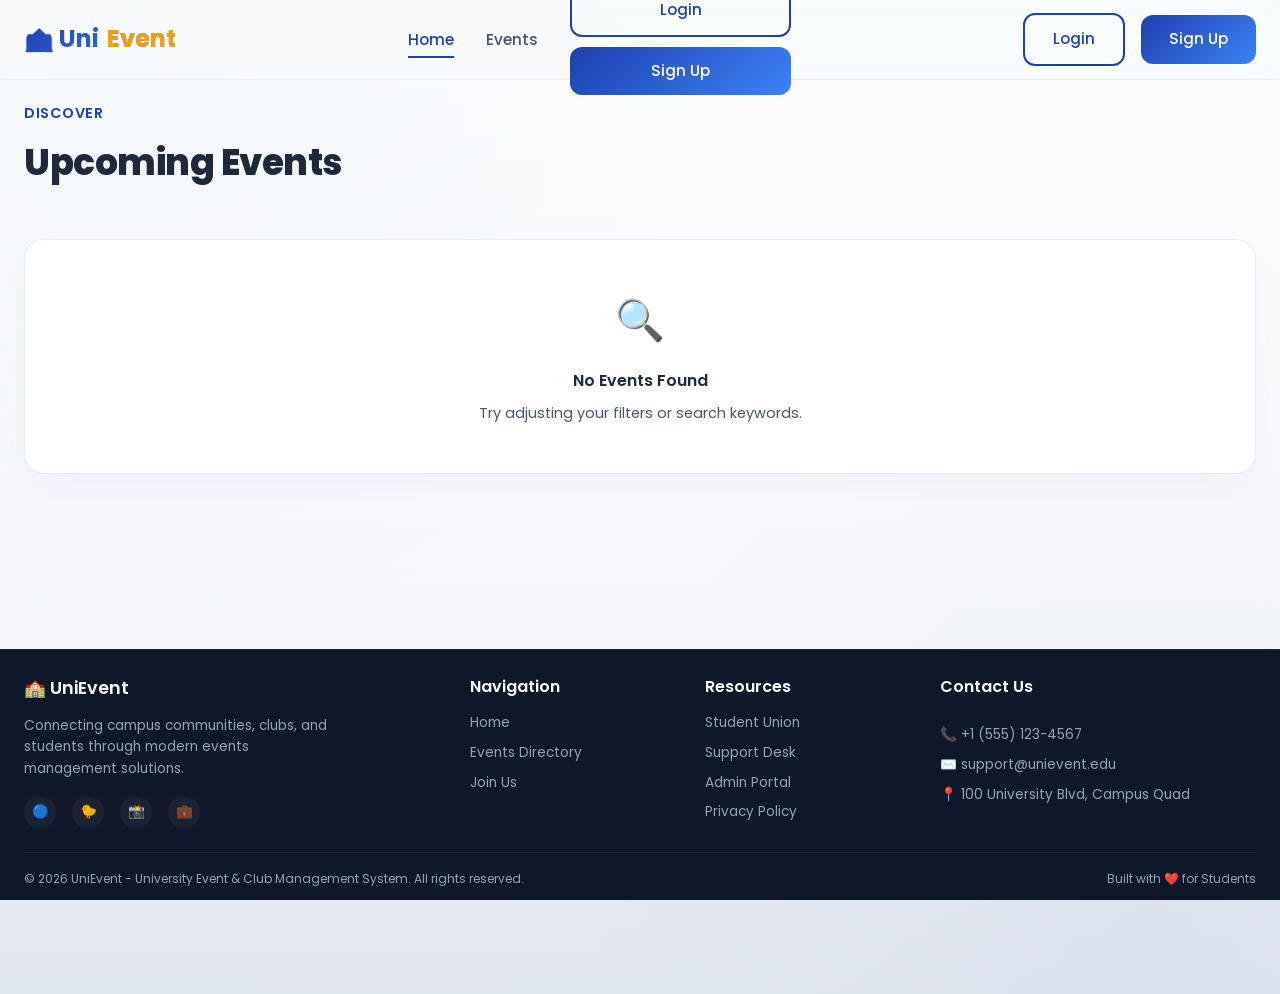
==== commit 0021f17f: "Phase 1 complete" ====
--- a/index.html
+++ b/index.html
@@ -19,6 +19,7 @@
       
       <ul class="nav-links">
         <li class="nav-item active"><a href="index.html">Home</a></li>
+        <li class="nav-item"><a href="events.php">Events</a></li>
         <li class="nav-actions-mobile"></li>
       </ul>
 
@@ -70,6 +71,7 @@
           <h4>Navigation</h4>
           <ul>
             <li><a href="index.html">Home</a></li>
+            <li><a href="events.php">Events Directory</a></li>
             <li><a href="signup.html">Join Us</a></li>
           </ul>
         </div>
